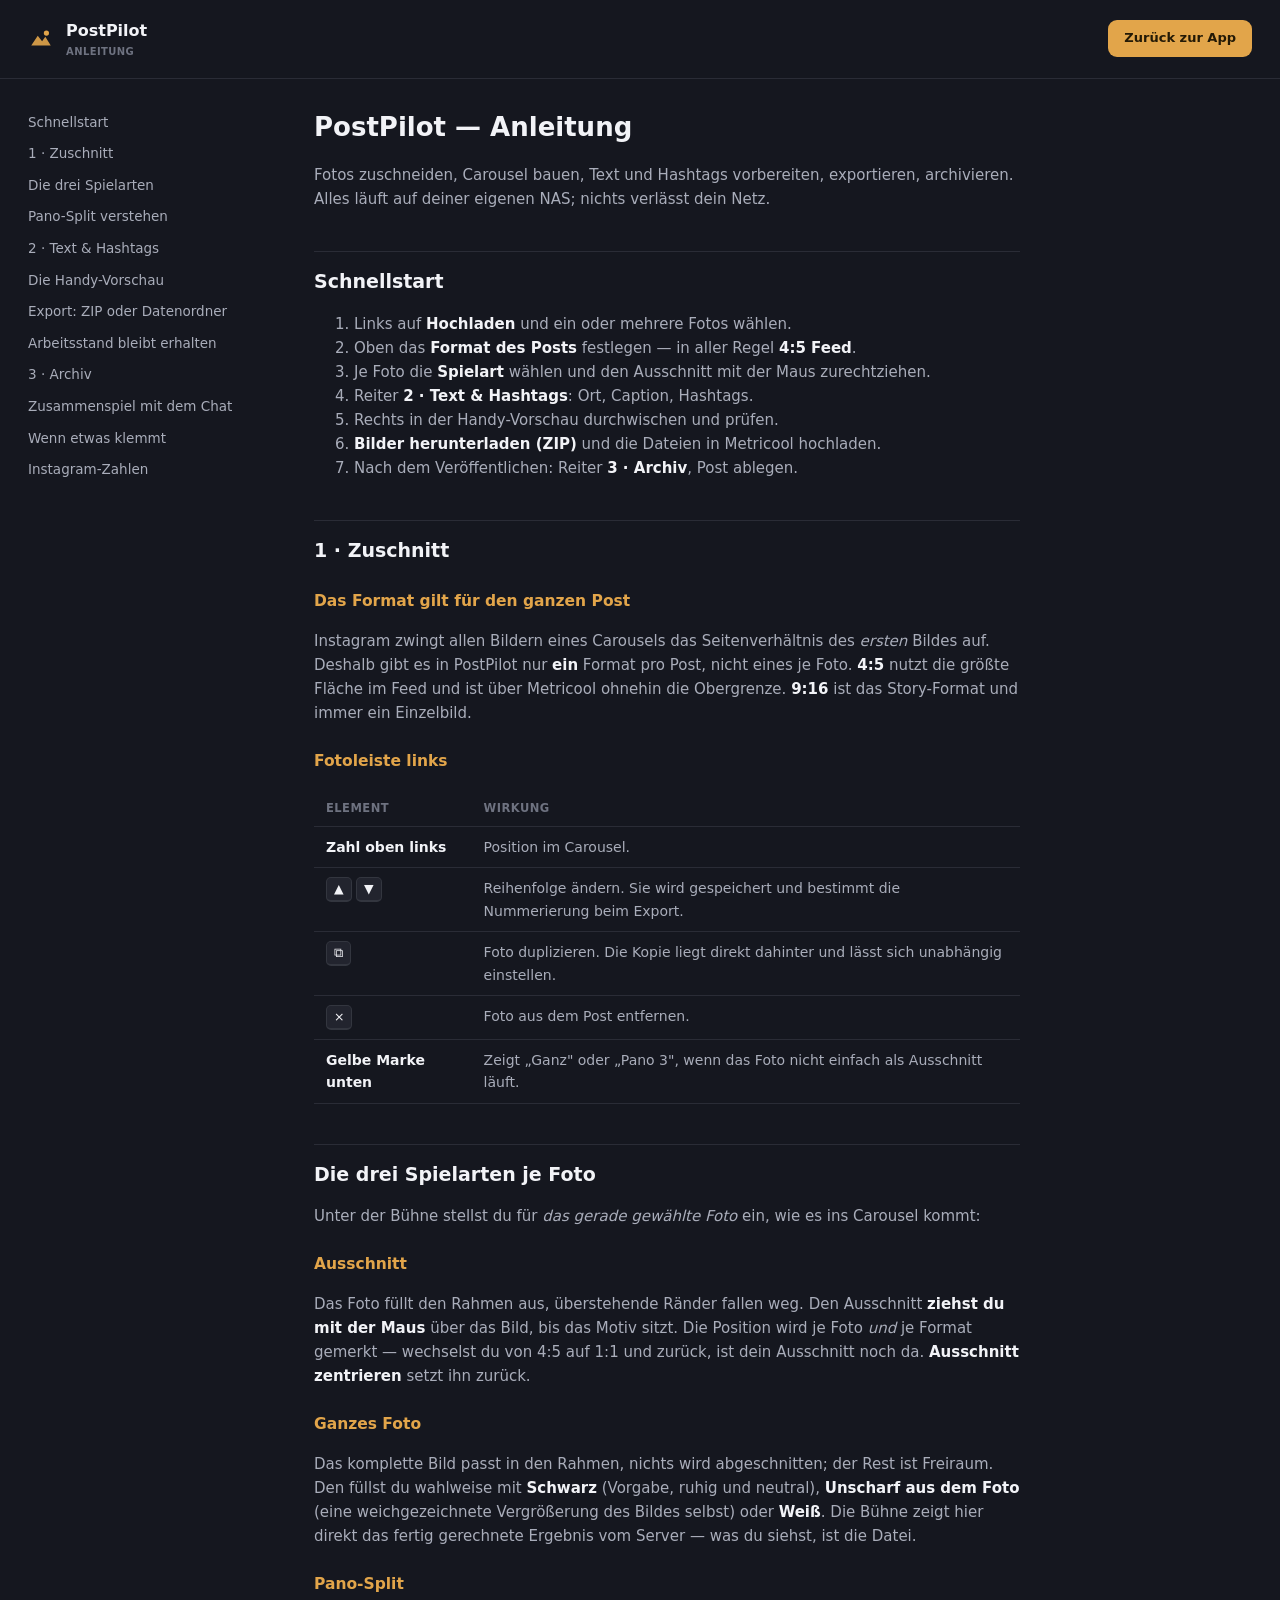
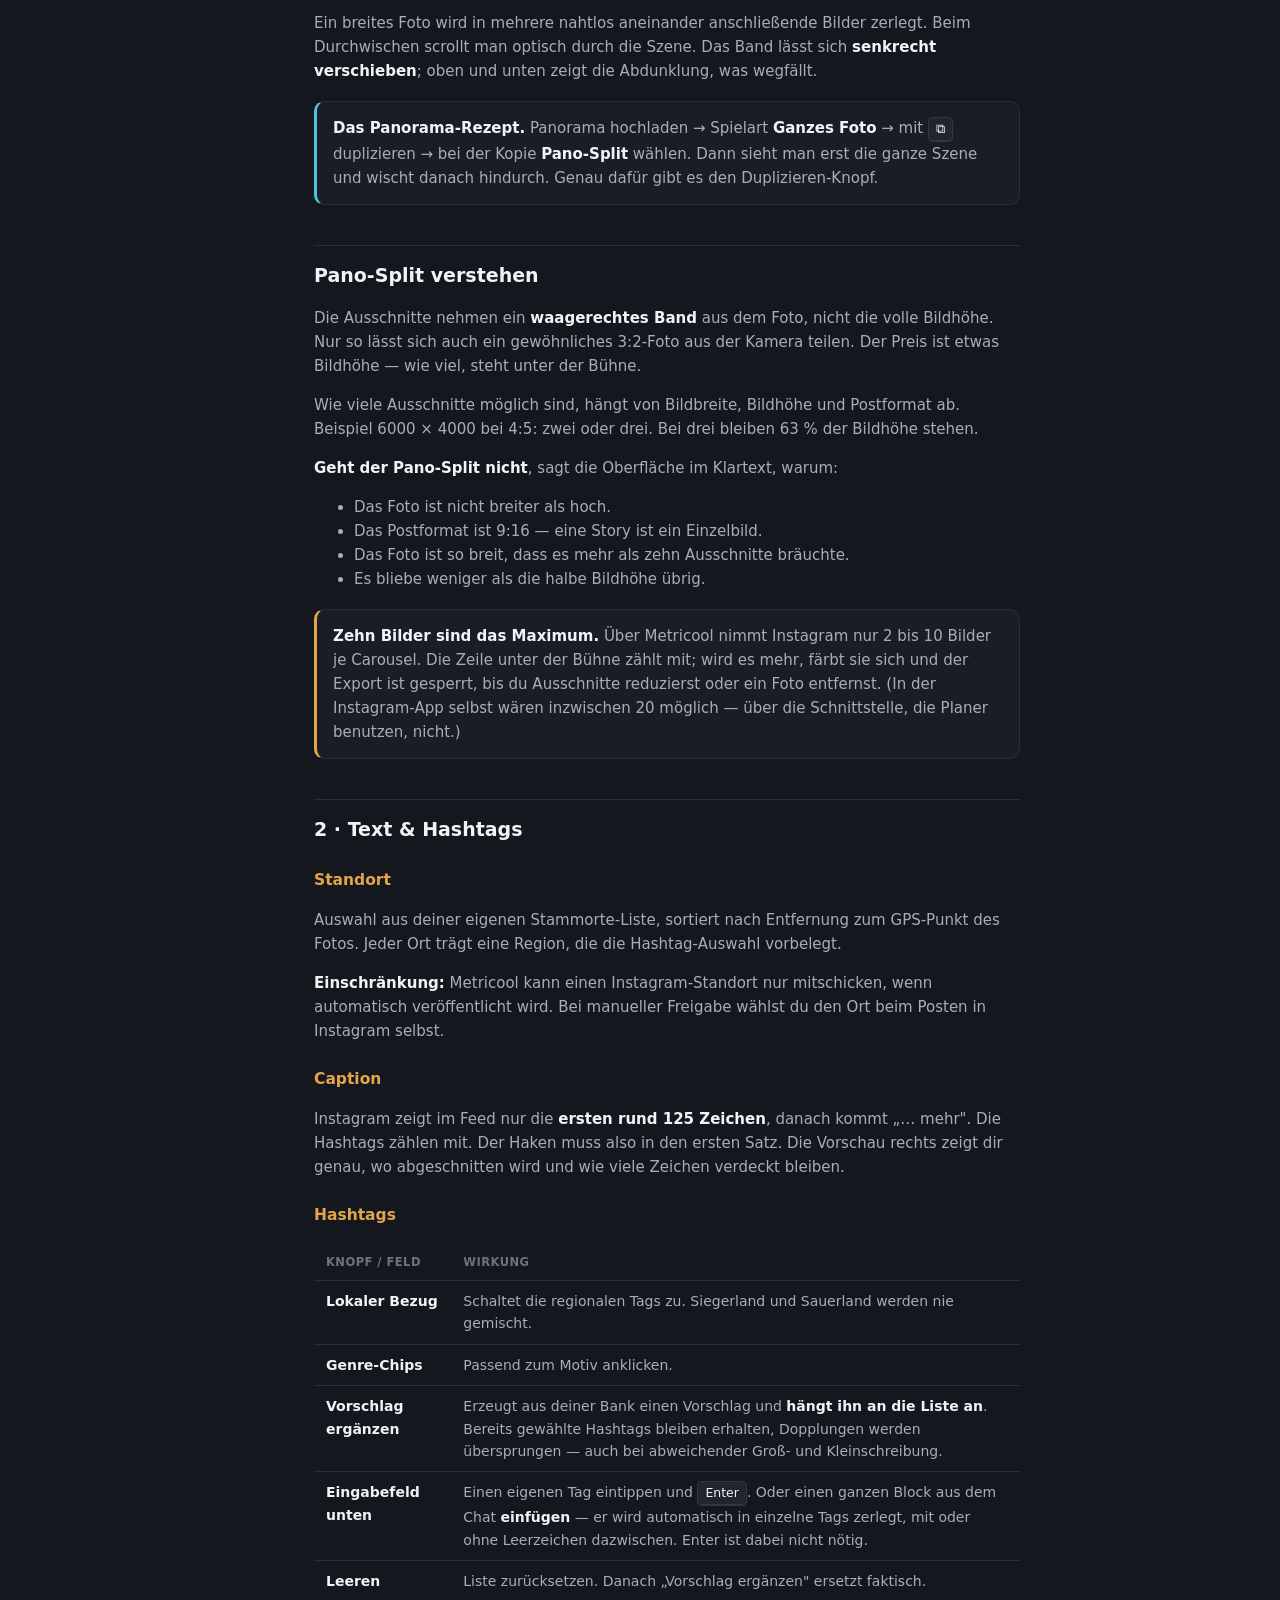
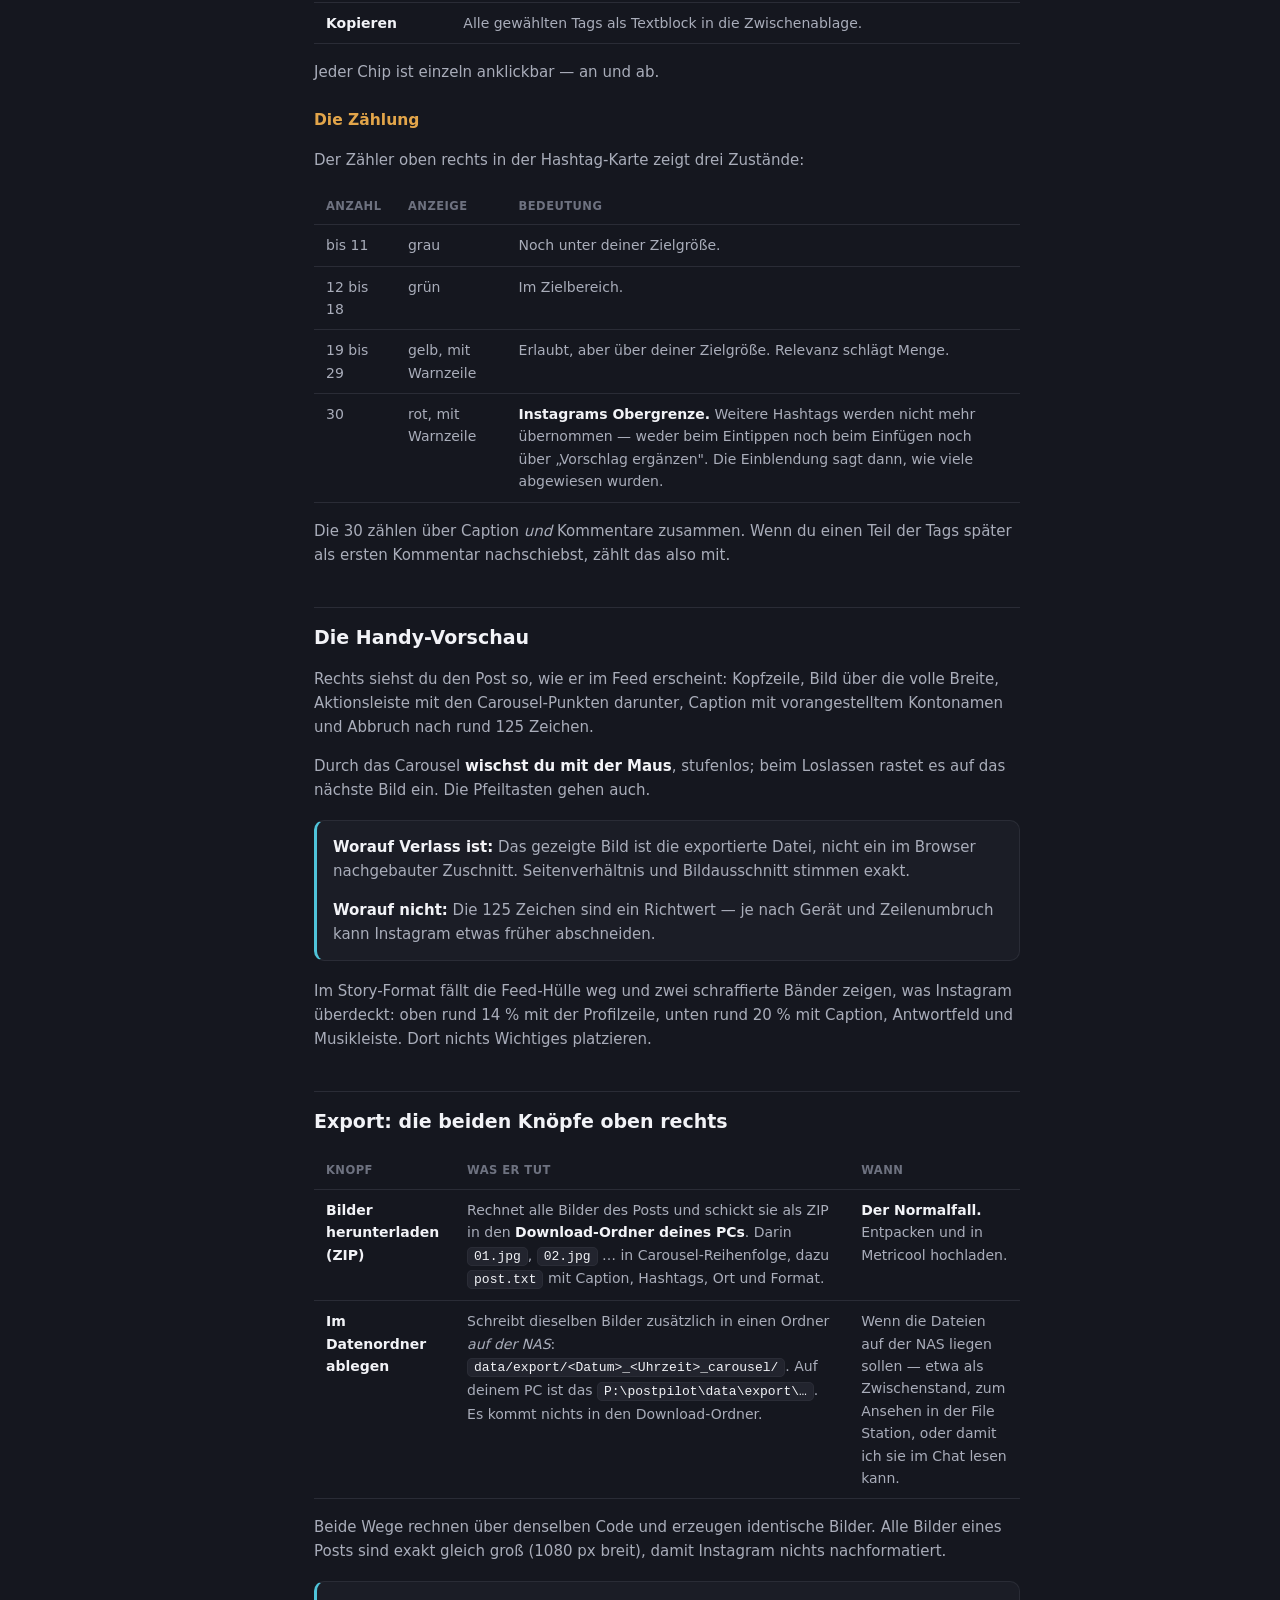
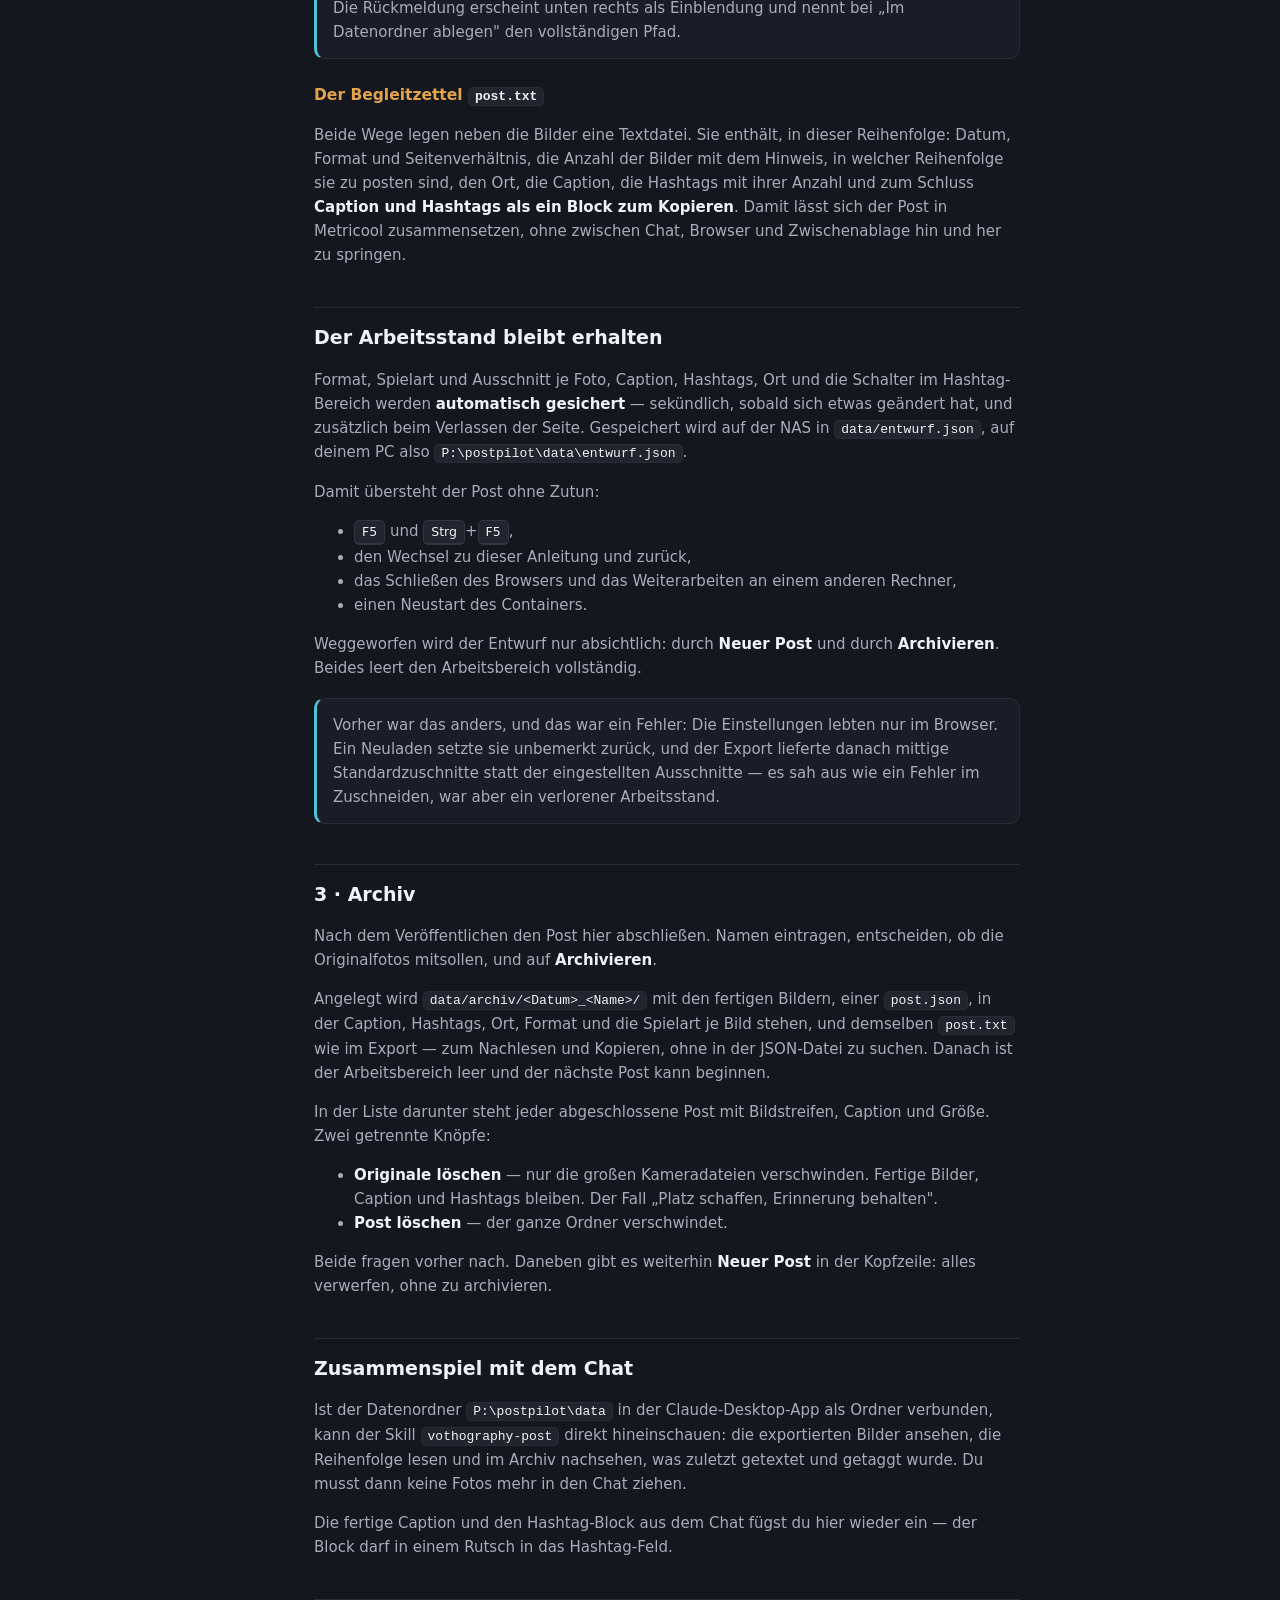
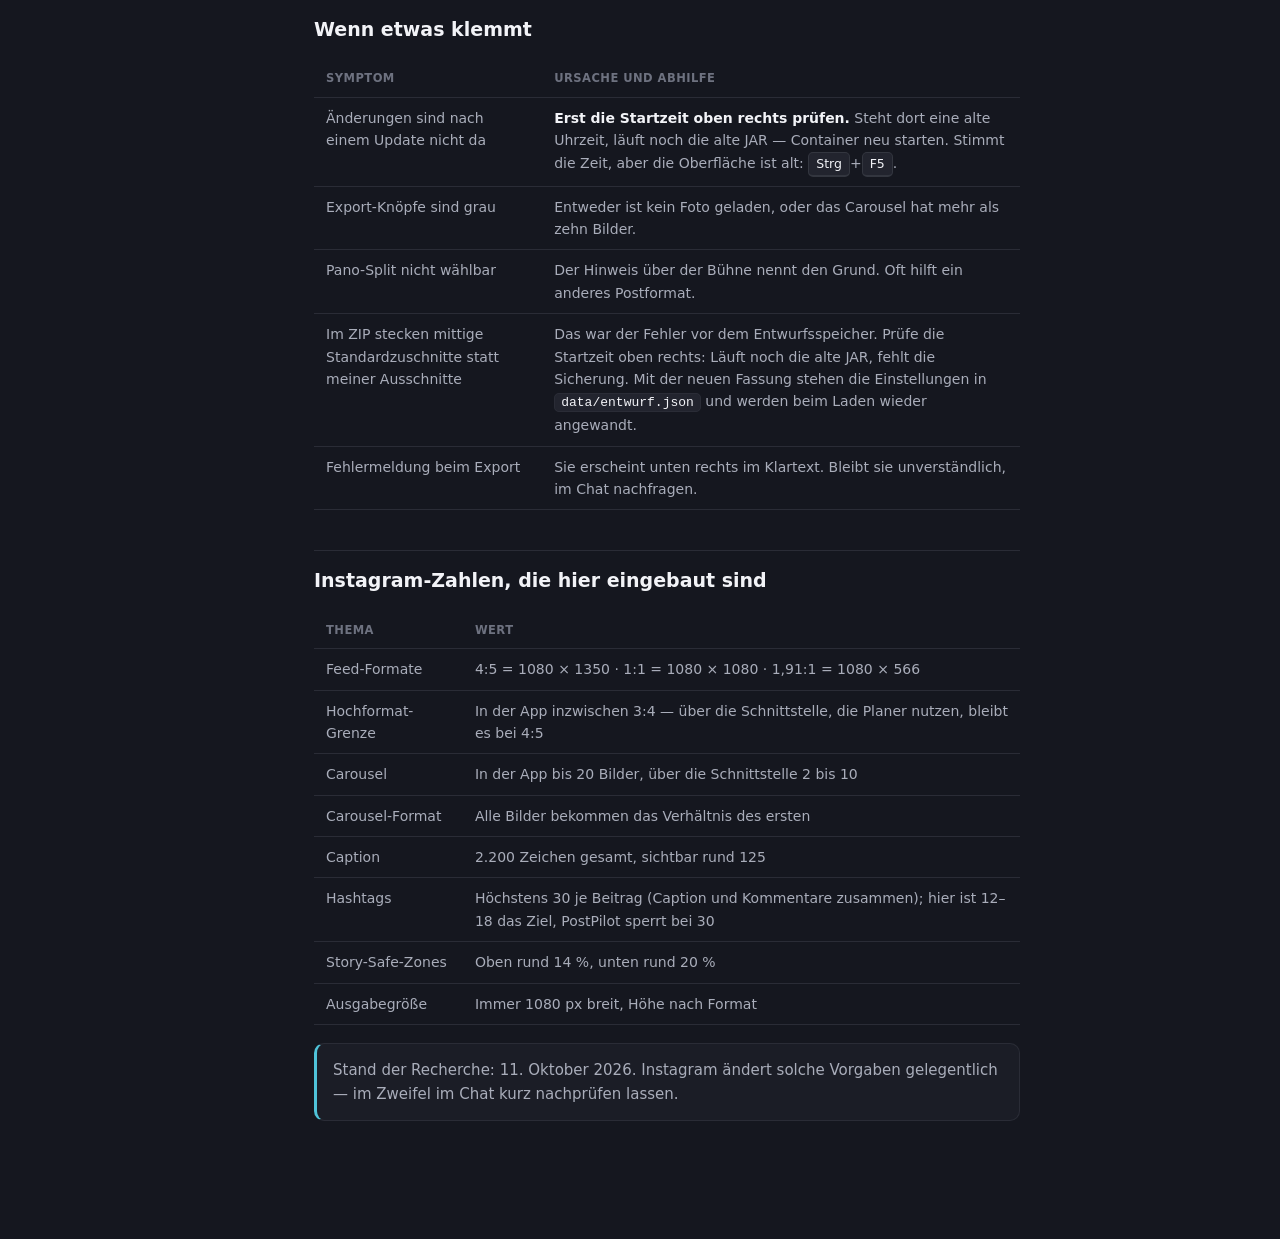
==== src/main/resources/static/hilfe.html @ 9abe08a0 "PostPilot: Arbeitsstand bleibt erhalten, Text wandert mit in den Export" ====
<!doctype html>
<html lang="de">
<head>
  <meta charset="utf-8">
  <meta name="viewport" content="width=device-width, initial-scale=1">
  <title>PostPilot — Anleitung</title>
  <link rel="icon" href="data:image/svg+xml,%3Csvg xmlns='http://www.w3.org/2000/svg' viewBox='0 0 24 24'%3E%3Crect width='24' height='24' rx='5' fill='%2315171F'/%3E%3Cpath d='M3 18 L9 9 L13 14 L16 10 L21 18 Z' fill='%23E2A54A'/%3E%3Ccircle cx='17' cy='6.5' r='2.4' fill='%23E2A54A'/%3E%3C/svg%3E">
  <style>
    :root {
      --bg: #15171F; --panel: #1B1D26; --panel-2: #22242E;
      --border: #33363F; --border-soft: #2A2C36;
      --text: #F2F3F7; --text-dim: #A9ADBA; --text-faint: #6E7280;
      --accent: #E2A54A; --accent-ink: #241A06; --teal: #4FC3D9;
    }
    * { box-sizing: border-box; }
    body {
      margin: 0; background: var(--bg); color: var(--text);
      font-family: "Segoe UI", system-ui, -apple-system, sans-serif;
      font-size: 15px; line-height: 1.6;
    }
    .kopf {
      display: flex; align-items: center; gap: 12px;
      padding: 18px 28px; border-bottom: 1px solid var(--border-soft);
      position: sticky; top: 0; background: var(--bg); z-index: 10;
    }
    .wortmarke { font-size: 16px; font-weight: 700; }
    .wortmarke small { display: block; font-size: 10px; color: var(--text-faint); letter-spacing: .04em; }
    .zurueck {
      margin-left: auto; color: var(--accent-ink); background: var(--accent);
      text-decoration: none; border-radius: 9px; padding: 8px 16px;
      font-size: 13px; font-weight: 600;
    }
    .rahmen { display: grid; grid-template-columns: 250px minmax(0, 1fr); gap: 36px; padding: 28px; }
    nav { position: sticky; top: 90px; align-self: start; font-size: 13.5px; }
    nav a { display: block; color: var(--text-dim); text-decoration: none; padding: 5px 0; }
    nav a:hover { color: var(--accent); }
    main { max-width: 74ch; padding-bottom: 80px; }
    h1 { font-size: 26px; margin: 0 0 6px; }
    h2 {
      font-size: 19px; margin: 40px 0 10px; padding-top: 14px;
      border-top: 1px solid var(--border-soft);
    }
    h3 { font-size: 15.5px; margin: 24px 0 6px; color: var(--accent); }
    p, li { color: var(--text-dim); }
    strong { color: var(--text); font-weight: 600; }
    code {
      background: var(--panel-2); border: 1px solid var(--border-soft);
      border-radius: 5px; padding: 1px 6px; font-size: 13px;
      font-family: Consolas, "SF Mono", monospace; color: var(--text);
    }
    .kasten {
      background: var(--panel); border: 1px solid var(--border-soft);
      border-left: 3px solid var(--teal);
      border-radius: 10px; padding: 14px 16px; margin: 18px 0;
    }
    .kasten.warnung { border-left-color: var(--accent); }
    .kasten p:first-child { margin-top: 0; }
    .kasten p:last-child { margin-bottom: 0; }
    table { border-collapse: collapse; width: 100%; margin: 16px 0; font-size: 14px; }
    th, td { text-align: left; padding: 9px 12px; border-bottom: 1px solid var(--border-soft); vertical-align: top; }
    th { color: var(--text-faint); font-size: 11.5px; letter-spacing: .04em; text-transform: uppercase; }
    td { color: var(--text-dim); }
    .taste {
      display: inline-block; background: var(--panel-2); border: 1px solid var(--border);
      border-bottom-width: 2px; border-radius: 5px; padding: 1px 7px;
      font-size: 12.5px; color: var(--text);
    }
    @media (max-width: 900px) {
      .rahmen { grid-template-columns: 1fr; }
      nav { position: static; }
    }
  </style>
</head>
<body>

<header class="kopf">
  <svg width="26" height="26" viewBox="0 0 24 24" fill="none" aria-hidden="true">
    <path d="M3 18 L9 9 L13 14 L16 10 L21 18 Z" fill="#E2A54A" opacity="0.9"/>
    <circle cx="17" cy="6.5" r="2.4" fill="#E2A54A"/>
  </svg>
  <div class="wortmarke">PostPilot<small>ANLEITUNG</small></div>
  <a class="zurueck" href="index.html">Zurück zur App</a>
</header>

<div class="rahmen">
  <nav>
    <a href="#start">Schnellstart</a>
    <a href="#zuschnitt">1 · Zuschnitt</a>
    <a href="#spielarten">Die drei Spielarten</a>
    <a href="#pano">Pano-Split verstehen</a>
    <a href="#text">2 · Text &amp; Hashtags</a>
    <a href="#vorschau">Die Handy-Vorschau</a>
    <a href="#export">Export: ZIP oder Datenordner</a>
    <a href="#entwurf">Arbeitsstand bleibt erhalten</a>
    <a href="#archiv">3 · Archiv</a>
    <a href="#chat">Zusammenspiel mit dem Chat</a>
    <a href="#klemmt">Wenn etwas klemmt</a>
    <a href="#zahlen">Instagram-Zahlen</a>
  </nav>

  <main>
    <h1>PostPilot — Anleitung</h1>
    <p>Fotos zuschneiden, Carousel bauen, Text und Hashtags vorbereiten, exportieren, archivieren.
      Alles läuft auf deiner eigenen NAS; nichts verlässt dein Netz.</p>

    <h2 id="start">Schnellstart</h2>
    <ol>
      <li>Links auf <strong>Hochladen</strong> und ein oder mehrere Fotos wählen.</li>
      <li>Oben das <strong>Format des Posts</strong> festlegen — in aller Regel <strong>4:5 Feed</strong>.</li>
      <li>Je Foto die <strong>Spielart</strong> wählen und den Ausschnitt mit der Maus zurechtziehen.</li>
      <li>Reiter <strong>2 · Text &amp; Hashtags</strong>: Ort, Caption, Hashtags.</li>
      <li>Rechts in der Handy-Vorschau durchwischen und prüfen.</li>
      <li><strong>Bilder herunterladen (ZIP)</strong> und die Dateien in Metricool hochladen.</li>
      <li>Nach dem Veröffentlichen: Reiter <strong>3 · Archiv</strong>, Post ablegen.</li>
    </ol>

    <h2 id="zuschnitt">1 · Zuschnitt</h2>

    <h3>Das Format gilt für den ganzen Post</h3>
    <p>Instagram zwingt allen Bildern eines Carousels das Seitenverhältnis des <em>ersten</em>
      Bildes auf. Deshalb gibt es in PostPilot nur <strong>ein</strong> Format pro Post, nicht
      eines je Foto. <strong>4:5</strong> nutzt die größte Fläche im Feed und ist über Metricool
      ohnehin die Obergrenze. <strong>9:16</strong> ist das Story-Format und immer ein Einzelbild.</p>

    <h3>Fotoleiste links</h3>
    <table>
      <tr><th>Element</th><th>Wirkung</th></tr>
      <tr><td><strong>Zahl oben links</strong></td><td>Position im Carousel.</td></tr>
      <tr><td><span class="taste">▲</span> <span class="taste">▼</span></td>
        <td>Reihenfolge ändern. Sie wird gespeichert und bestimmt die Nummerierung beim Export.</td></tr>
      <tr><td><span class="taste">⧉</span></td>
        <td>Foto duplizieren. Die Kopie liegt direkt dahinter und lässt sich unabhängig einstellen.</td></tr>
      <tr><td><span class="taste">×</span></td><td>Foto aus dem Post entfernen.</td></tr>
      <tr><td><strong>Gelbe Marke unten</strong></td>
        <td>Zeigt „Ganz" oder „Pano 3", wenn das Foto nicht einfach als Ausschnitt läuft.</td></tr>
    </table>

    <h2 id="spielarten">Die drei Spielarten je Foto</h2>
    <p>Unter der Bühne stellst du für <em>das gerade gewählte Foto</em> ein, wie es ins
      Carousel kommt:</p>

    <h3>Ausschnitt</h3>
    <p>Das Foto füllt den Rahmen aus, überstehende Ränder fallen weg. Den Ausschnitt
      <strong>ziehst du mit der Maus</strong> über das Bild, bis das Motiv sitzt. Die Position
      wird je Foto <em>und</em> je Format gemerkt — wechselst du von 4:5 auf 1:1 und zurück,
      ist dein Ausschnitt noch da. <strong>Ausschnitt zentrieren</strong> setzt ihn zurück.</p>

    <h3>Ganzes Foto</h3>
    <p>Das komplette Bild passt in den Rahmen, nichts wird abgeschnitten; der Rest ist Freiraum.
      Den füllst du wahlweise mit <strong>Schwarz</strong> (Vorgabe, ruhig und neutral),
      <strong>Unscharf aus dem Foto</strong> (eine weichgezeichnete Vergrößerung des Bildes
      selbst) oder <strong>Weiß</strong>. Die Bühne zeigt hier direkt das fertig gerechnete
      Ergebnis vom Server — was du siehst, ist die Datei.</p>

    <h3>Pano-Split</h3>
    <p>Ein breites Foto wird in mehrere nahtlos aneinander anschließende Bilder zerlegt. Beim
      Durchwischen scrollt man optisch durch die Szene. Das Band lässt sich
      <strong>senkrecht verschieben</strong>; oben und unten zeigt die Abdunklung, was wegfällt.</p>

    <div class="kasten">
      <p><strong>Das Panorama-Rezept.</strong> Panorama hochladen → Spielart
        <strong>Ganzes Foto</strong> → mit <span class="taste">⧉</span> duplizieren → bei der
        Kopie <strong>Pano-Split</strong> wählen. Dann sieht man erst die ganze Szene und wischt
        danach hindurch. Genau dafür gibt es den Duplizieren-Knopf.</p>
    </div>

    <h2 id="pano">Pano-Split verstehen</h2>
    <p>Die Ausschnitte nehmen ein <strong>waagerechtes Band</strong> aus dem Foto, nicht die
      volle Bildhöhe. Nur so lässt sich auch ein gewöhnliches 3:2-Foto aus der Kamera teilen.
      Der Preis ist etwas Bildhöhe — wie viel, steht unter der Bühne.</p>
    <p>Wie viele Ausschnitte möglich sind, hängt von Bildbreite, Bildhöhe und Postformat ab.
      Beispiel 6000 × 4000 bei 4:5: zwei oder drei. Bei drei bleiben 63 % der Bildhöhe stehen.</p>
    <p><strong>Geht der Pano-Split nicht</strong>, sagt die Oberfläche im Klartext, warum:</p>
    <ul>
      <li>Das Foto ist nicht breiter als hoch.</li>
      <li>Das Postformat ist 9:16 — eine Story ist ein Einzelbild.</li>
      <li>Das Foto ist so breit, dass es mehr als zehn Ausschnitte bräuchte.</li>
      <li>Es bliebe weniger als die halbe Bildhöhe übrig.</li>
    </ul>

    <div class="kasten warnung">
      <p><strong>Zehn Bilder sind das Maximum.</strong> Über Metricool nimmt Instagram nur
        2 bis 10 Bilder je Carousel. Die Zeile unter der Bühne zählt mit; wird es mehr, färbt
        sie sich und der Export ist gesperrt, bis du Ausschnitte reduzierst oder ein Foto
        entfernst. (In der Instagram-App selbst wären inzwischen 20 möglich — über die
        Schnittstelle, die Planer benutzen, nicht.)</p>
    </div>

    <h2 id="text">2 · Text &amp; Hashtags</h2>

    <h3>Standort</h3>
    <p>Auswahl aus deiner eigenen Stammorte-Liste, sortiert nach Entfernung zum GPS-Punkt des
      Fotos. Jeder Ort trägt eine Region, die die Hashtag-Auswahl vorbelegt.</p>
    <p><strong>Einschränkung:</strong> Metricool kann einen Instagram-Standort nur mitschicken,
      wenn automatisch veröffentlicht wird. Bei manueller Freigabe wählst du den Ort beim Posten
      in Instagram selbst.</p>

    <h3>Caption</h3>
    <p>Instagram zeigt im Feed nur die <strong>ersten rund 125 Zeichen</strong>, danach kommt
      „… mehr". Die Hashtags zählen mit. Der Haken muss also in den ersten Satz. Die Vorschau
      rechts zeigt dir genau, wo abgeschnitten wird und wie viele Zeichen verdeckt bleiben.</p>

    <h3>Hashtags</h3>
    <table>
      <tr><th>Knopf / Feld</th><th>Wirkung</th></tr>
      <tr><td><strong>Lokaler Bezug</strong></td>
        <td>Schaltet die regionalen Tags zu. Siegerland und Sauerland werden nie gemischt.</td></tr>
      <tr><td><strong>Genre-Chips</strong></td><td>Passend zum Motiv anklicken.</td></tr>
      <tr><td><strong>Vorschlag ergänzen</strong></td>
        <td>Erzeugt aus deiner Bank einen Vorschlag und <strong>hängt ihn an die Liste an</strong>.
          Bereits gewählte Hashtags bleiben erhalten, Dopplungen werden übersprungen — auch bei
          abweichender Groß- und Kleinschreibung.</td></tr>
      <tr><td><strong>Eingabefeld unten</strong></td>
        <td>Einen eigenen Tag eintippen und <span class="taste">Enter</span>. Oder einen ganzen
          Block aus dem Chat <strong>einfügen</strong> — er wird automatisch in einzelne Tags
          zerlegt, mit oder ohne Leerzeichen dazwischen. Enter ist dabei nicht nötig.</td></tr>
      <tr><td><strong>Leeren</strong></td><td>Liste zurücksetzen. Danach „Vorschlag ergänzen" ersetzt faktisch.</td></tr>
      <tr><td><strong>Kopieren</strong></td><td>Alle gewählten Tags als Textblock in die Zwischenablage.</td></tr>
    </table>
    <p>Jeder Chip ist einzeln anklickbar — an und ab.</p>
    <h3>Die Zählung</h3>
    <p>Der Zähler oben rechts in der Hashtag-Karte zeigt drei Zustände:</p>
    <table>
      <tr><th>Anzahl</th><th>Anzeige</th><th>Bedeutung</th></tr>
      <tr><td>bis 11</td><td>grau</td><td>Noch unter deiner Zielgröße.</td></tr>
      <tr><td>12 bis 18</td><td>grün</td><td>Im Zielbereich.</td></tr>
      <tr><td>19 bis 29</td><td>gelb, mit Warnzeile</td>
        <td>Erlaubt, aber über deiner Zielgröße. Relevanz schlägt Menge.</td></tr>
      <tr><td>30</td><td>rot, mit Warnzeile</td>
        <td><strong>Instagrams Obergrenze.</strong> Weitere Hashtags werden nicht mehr
          übernommen — weder beim Eintippen noch beim Einfügen noch über „Vorschlag ergänzen".
          Die Einblendung sagt dann, wie viele abgewiesen wurden.</td></tr>
    </table>
    <p>Die 30 zählen über Caption <em>und</em> Kommentare zusammen. Wenn du einen Teil der
      Tags später als ersten Kommentar nachschiebst, zählt das also mit.</p>

    <h2 id="vorschau">Die Handy-Vorschau</h2>
    <p>Rechts siehst du den Post so, wie er im Feed erscheint: Kopfzeile, Bild über die volle
      Breite, Aktionsleiste mit den Carousel-Punkten darunter, Caption mit vorangestelltem
      Kontonamen und Abbruch nach rund 125 Zeichen.</p>
    <p>Durch das Carousel <strong>wischst du mit der Maus</strong>, stufenlos; beim Loslassen
      rastet es auf das nächste Bild ein. Die Pfeiltasten gehen auch.</p>
    <div class="kasten">
      <p><strong>Worauf Verlass ist:</strong> Das gezeigte Bild ist die exportierte Datei, nicht
        ein im Browser nachgebauter Zuschnitt. Seitenverhältnis und Bildausschnitt stimmen exakt.</p>
      <p><strong>Worauf nicht:</strong> Die 125 Zeichen sind ein Richtwert — je nach Gerät und
        Zeilenumbruch kann Instagram etwas früher abschneiden.</p>
    </div>
    <p>Im Story-Format fällt die Feed-Hülle weg und zwei schraffierte Bänder zeigen, was
      Instagram überdeckt: oben rund 14 % mit der Profilzeile, unten rund 20 % mit Caption,
      Antwortfeld und Musikleiste. Dort nichts Wichtiges platzieren.</p>

    <h2 id="export">Export: die beiden Knöpfe oben rechts</h2>
    <table>
      <tr><th>Knopf</th><th>Was er tut</th><th>Wann</th></tr>
      <tr>
        <td><strong>Bilder herunterladen (ZIP)</strong></td>
        <td>Rechnet alle Bilder des Posts und schickt sie als ZIP in den
          <strong>Download-Ordner deines PCs</strong>. Darin <code>01.jpg</code>,
          <code>02.jpg</code> … in Carousel-Reihenfolge, dazu <code>post.txt</code>
          mit Caption, Hashtags, Ort und Format.</td>
        <td><strong>Der Normalfall.</strong> Entpacken und in Metricool hochladen.</td>
      </tr>
      <tr>
        <td><strong>Im Datenordner ablegen</strong></td>
        <td>Schreibt dieselben Bilder zusätzlich in einen Ordner <em>auf der NAS</em>:
          <code>data/export/&lt;Datum&gt;_&lt;Uhrzeit&gt;_carousel/</code>. Auf deinem PC ist das
          <code>P:\postpilot\data\export\…</code>. Es kommt nichts in den Download-Ordner.</td>
        <td>Wenn die Dateien auf der NAS liegen sollen — etwa als Zwischenstand, zum Ansehen in
          der File Station, oder damit ich sie im Chat lesen kann.</td>
      </tr>
    </table>
    <p>Beide Wege rechnen über denselben Code und erzeugen identische Bilder. Alle Bilder eines
      Posts sind exakt gleich groß (1080 px breit), damit Instagram nichts nachformatiert.</p>
    <div class="kasten">
      <p>Die Rückmeldung erscheint unten rechts als Einblendung und nennt bei „Im Datenordner
        ablegen" den vollständigen Pfad.</p>
    </div>

    <h3>Der Begleitzettel <code>post.txt</code></h3>
    <p>Beide Wege legen neben die Bilder eine Textdatei. Sie enthält, in dieser Reihenfolge:
      Datum, Format und Seitenverhältnis, die Anzahl der Bilder mit dem Hinweis, in welcher
      Reihenfolge sie zu posten sind, den Ort, die Caption, die Hashtags mit ihrer Anzahl und
      zum Schluss <strong>Caption und Hashtags als ein Block zum Kopieren</strong>. Damit lässt
      sich der Post in Metricool zusammensetzen, ohne zwischen Chat, Browser und Zwischenablage
      hin und her zu springen.</p>

    <h2 id="entwurf">Der Arbeitsstand bleibt erhalten</h2>
    <p>Format, Spielart und Ausschnitt je Foto, Caption, Hashtags, Ort und die Schalter im
      Hashtag-Bereich werden <strong>automatisch gesichert</strong> — sekündlich, sobald sich
      etwas geändert hat, und zusätzlich beim Verlassen der Seite. Gespeichert wird auf der NAS
      in <code>data/entwurf.json</code>, auf deinem PC also
      <code>P:\postpilot\data\entwurf.json</code>.</p>
    <p>Damit übersteht der Post ohne Zutun:</p>
    <ul>
      <li><span class="taste">F5</span> und <span class="taste">Strg</span>+<span class="taste">F5</span>,</li>
      <li>den Wechsel zu dieser Anleitung und zurück,</li>
      <li>das Schließen des Browsers und das Weiterarbeiten an einem anderen Rechner,</li>
      <li>einen Neustart des Containers.</li>
    </ul>
    <p>Weggeworfen wird der Entwurf nur absichtlich: durch <strong>Neuer Post</strong> und durch
      <strong>Archivieren</strong>. Beides leert den Arbeitsbereich vollständig.</p>
    <div class="kasten">
      <p>Vorher war das anders, und das war ein Fehler: Die Einstellungen lebten nur im Browser.
        Ein Neuladen setzte sie unbemerkt zurück, und der Export lieferte danach mittige
        Standardzuschnitte statt der eingestellten Ausschnitte — es sah aus wie ein Fehler im
        Zuschneiden, war aber ein verlorener Arbeitsstand.</p>
    </div>

    <h2 id="archiv">3 · Archiv</h2>
    <p>Nach dem Veröffentlichen den Post hier abschließen. Namen eintragen, entscheiden, ob die
      Originalfotos mitsollen, und auf <strong>Archivieren</strong>.</p>
    <p>Angelegt wird <code>data/archiv/&lt;Datum&gt;_&lt;Name&gt;/</code> mit den fertigen
      Bildern, einer <code>post.json</code>, in der Caption, Hashtags, Ort, Format und die
      Spielart je Bild stehen, und demselben <code>post.txt</code> wie im Export — zum
      Nachlesen und Kopieren, ohne in der JSON-Datei zu suchen. Danach ist der Arbeitsbereich
      leer und der nächste Post kann beginnen.</p>
    <p>In der Liste darunter steht jeder abgeschlossene Post mit Bildstreifen, Caption und
      Größe. Zwei getrennte Knöpfe:</p>
    <ul>
      <li><strong>Originale löschen</strong> — nur die großen Kameradateien verschwinden.
        Fertige Bilder, Caption und Hashtags bleiben. Der Fall „Platz schaffen,
        Erinnerung behalten".</li>
      <li><strong>Post löschen</strong> — der ganze Ordner verschwindet.</li>
    </ul>
    <p>Beide fragen vorher nach. Daneben gibt es weiterhin <strong>Neuer Post</strong> in der
      Kopfzeile: alles verwerfen, ohne zu archivieren.</p>

    <h2 id="chat">Zusammenspiel mit dem Chat</h2>
    <p>Ist der Datenordner <code>P:\postpilot\data</code> in der Claude-Desktop-App als Ordner
      verbunden, kann der Skill <code>vothography-post</code> direkt hineinschauen: die
      exportierten Bilder ansehen, die Reihenfolge lesen und im Archiv nachsehen, was zuletzt
      getextet und getaggt wurde. Du musst dann keine Fotos mehr in den Chat ziehen.</p>
    <p>Die fertige Caption und den Hashtag-Block aus dem Chat fügst du hier wieder ein — der
      Block darf in einem Rutsch in das Hashtag-Feld.</p>

    <h2 id="klemmt">Wenn etwas klemmt</h2>
    <table>
      <tr><th>Symptom</th><th>Ursache und Abhilfe</th></tr>
      <tr><td>Änderungen sind nach einem Update nicht da</td>
        <td><strong>Erst die Startzeit oben rechts prüfen.</strong> Steht dort eine alte Uhrzeit,
          läuft noch die alte JAR — Container neu starten. Stimmt die Zeit, aber die Oberfläche
          ist alt: <span class="taste">Strg</span>+<span class="taste">F5</span>.</td></tr>
      <tr><td>Export-Knöpfe sind grau</td>
        <td>Entweder ist kein Foto geladen, oder das Carousel hat mehr als zehn Bilder.</td></tr>
      <tr><td>Pano-Split nicht wählbar</td>
        <td>Der Hinweis über der Bühne nennt den Grund. Oft hilft ein anderes Postformat.</td></tr>
      <tr><td>Im ZIP stecken mittige Standardzuschnitte statt meiner Ausschnitte</td>
        <td>Das war der Fehler vor dem Entwurfsspeicher. Prüfe die Startzeit oben rechts: Läuft
          noch die alte JAR, fehlt die Sicherung. Mit der neuen Fassung stehen die Einstellungen
          in <code>data/entwurf.json</code> und werden beim Laden wieder angewandt.</td></tr>
      <tr><td>Fehlermeldung beim Export</td>
        <td>Sie erscheint unten rechts im Klartext. Bleibt sie unverständlich, im Chat nachfragen.</td></tr>
    </table>

    <h2 id="zahlen">Instagram-Zahlen, die hier eingebaut sind</h2>
    <table>
      <tr><th>Thema</th><th>Wert</th></tr>
      <tr><td>Feed-Formate</td><td>4:5 = 1080 × 1350 · 1:1 = 1080 × 1080 · 1,91:1 = 1080 × 566</td></tr>
      <tr><td>Hochformat-Grenze</td><td>In der App inzwischen 3:4 — über die Schnittstelle, die
        Planer nutzen, bleibt es bei 4:5</td></tr>
      <tr><td>Carousel</td><td>In der App bis 20 Bilder, über die Schnittstelle 2 bis 10</td></tr>
      <tr><td>Carousel-Format</td><td>Alle Bilder bekommen das Verhältnis des ersten</td></tr>
      <tr><td>Caption</td><td>2.200 Zeichen gesamt, sichtbar rund 125</td></tr>
      <tr><td>Hashtags</td><td>Höchstens 30 je Beitrag (Caption und Kommentare zusammen); hier ist 12–18 das Ziel, PostPilot sperrt bei 30</td></tr>
      <tr><td>Story-Safe-Zones</td><td>Oben rund 14 %, unten rund 20 %</td></tr>
      <tr><td>Ausgabegröße</td><td>Immer 1080 px breit, Höhe nach Format</td></tr>
    </table>
    <p class="kasten">Stand der Recherche: 11. Oktober 2026. Instagram ändert solche Vorgaben
      gelegentlich — im Zweifel im Chat kurz nachprüfen lassen.</p>
  </main>
</div>

</body>
</html>
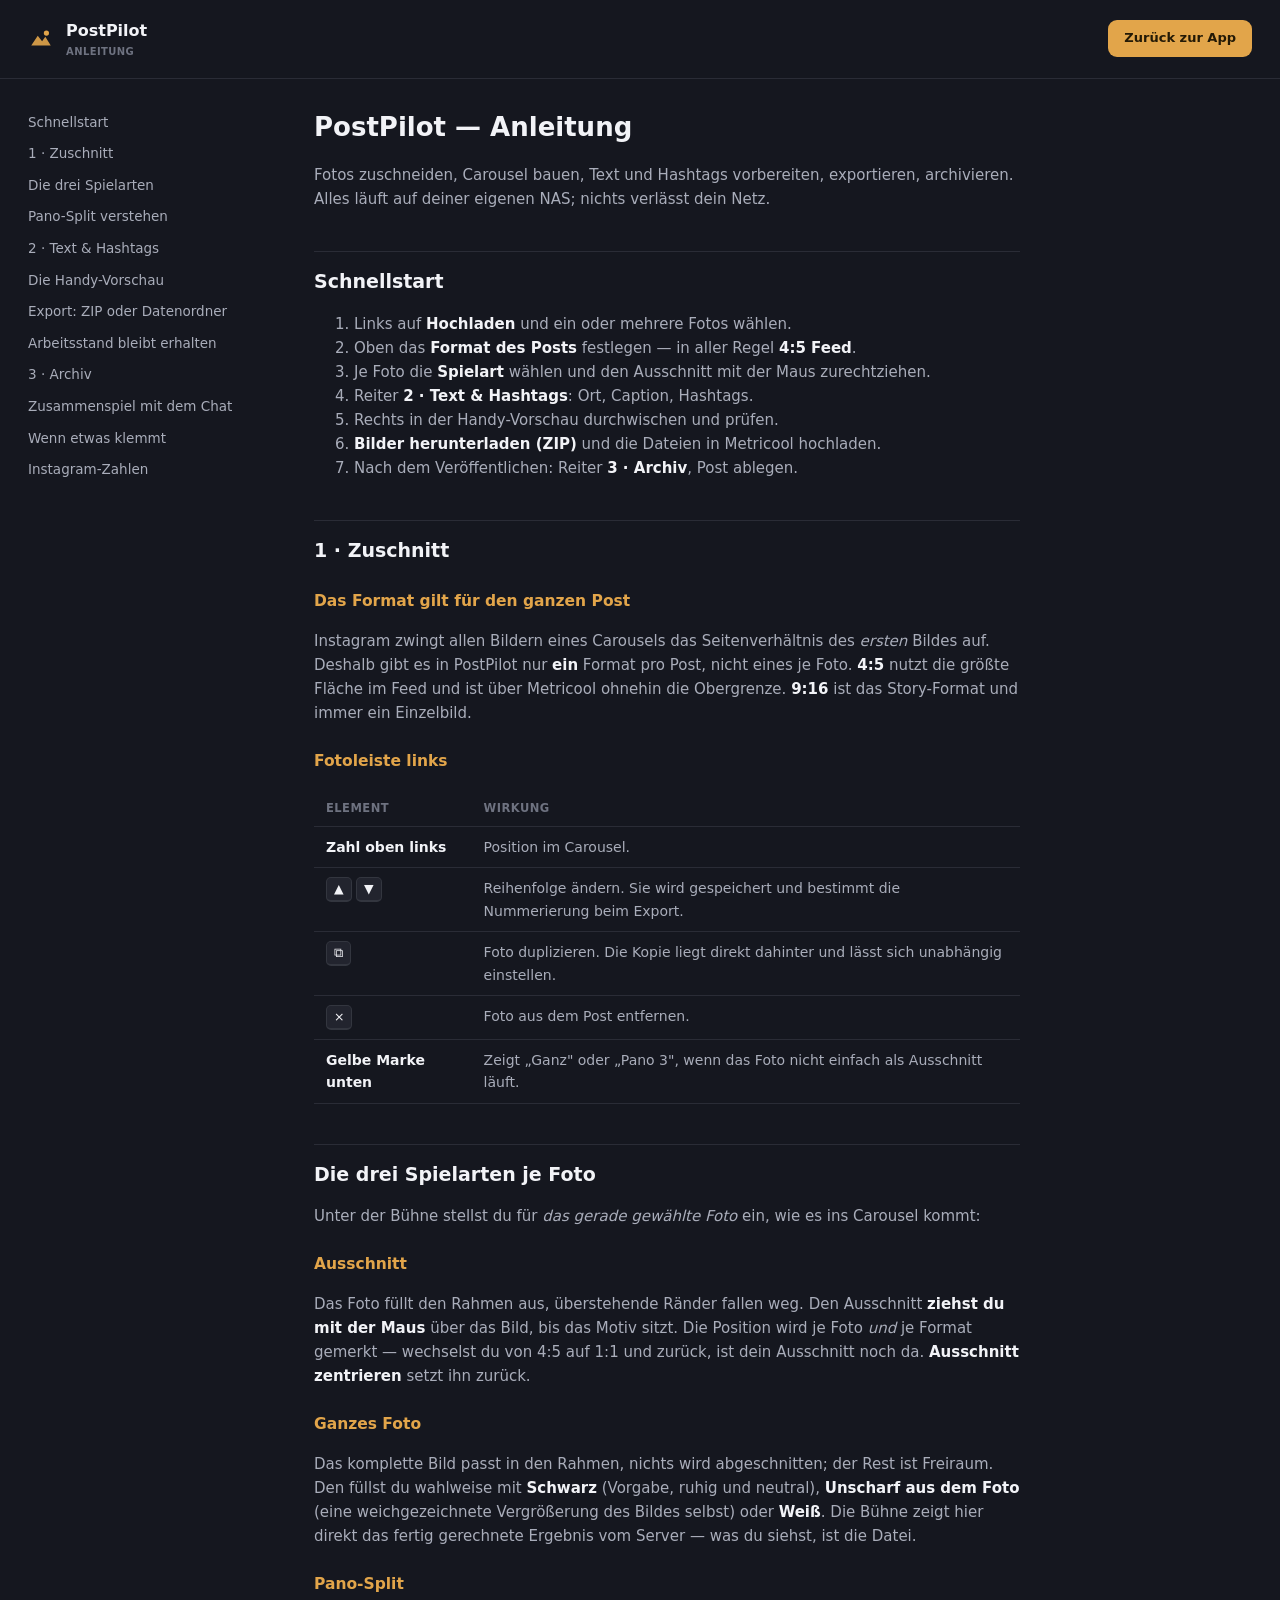
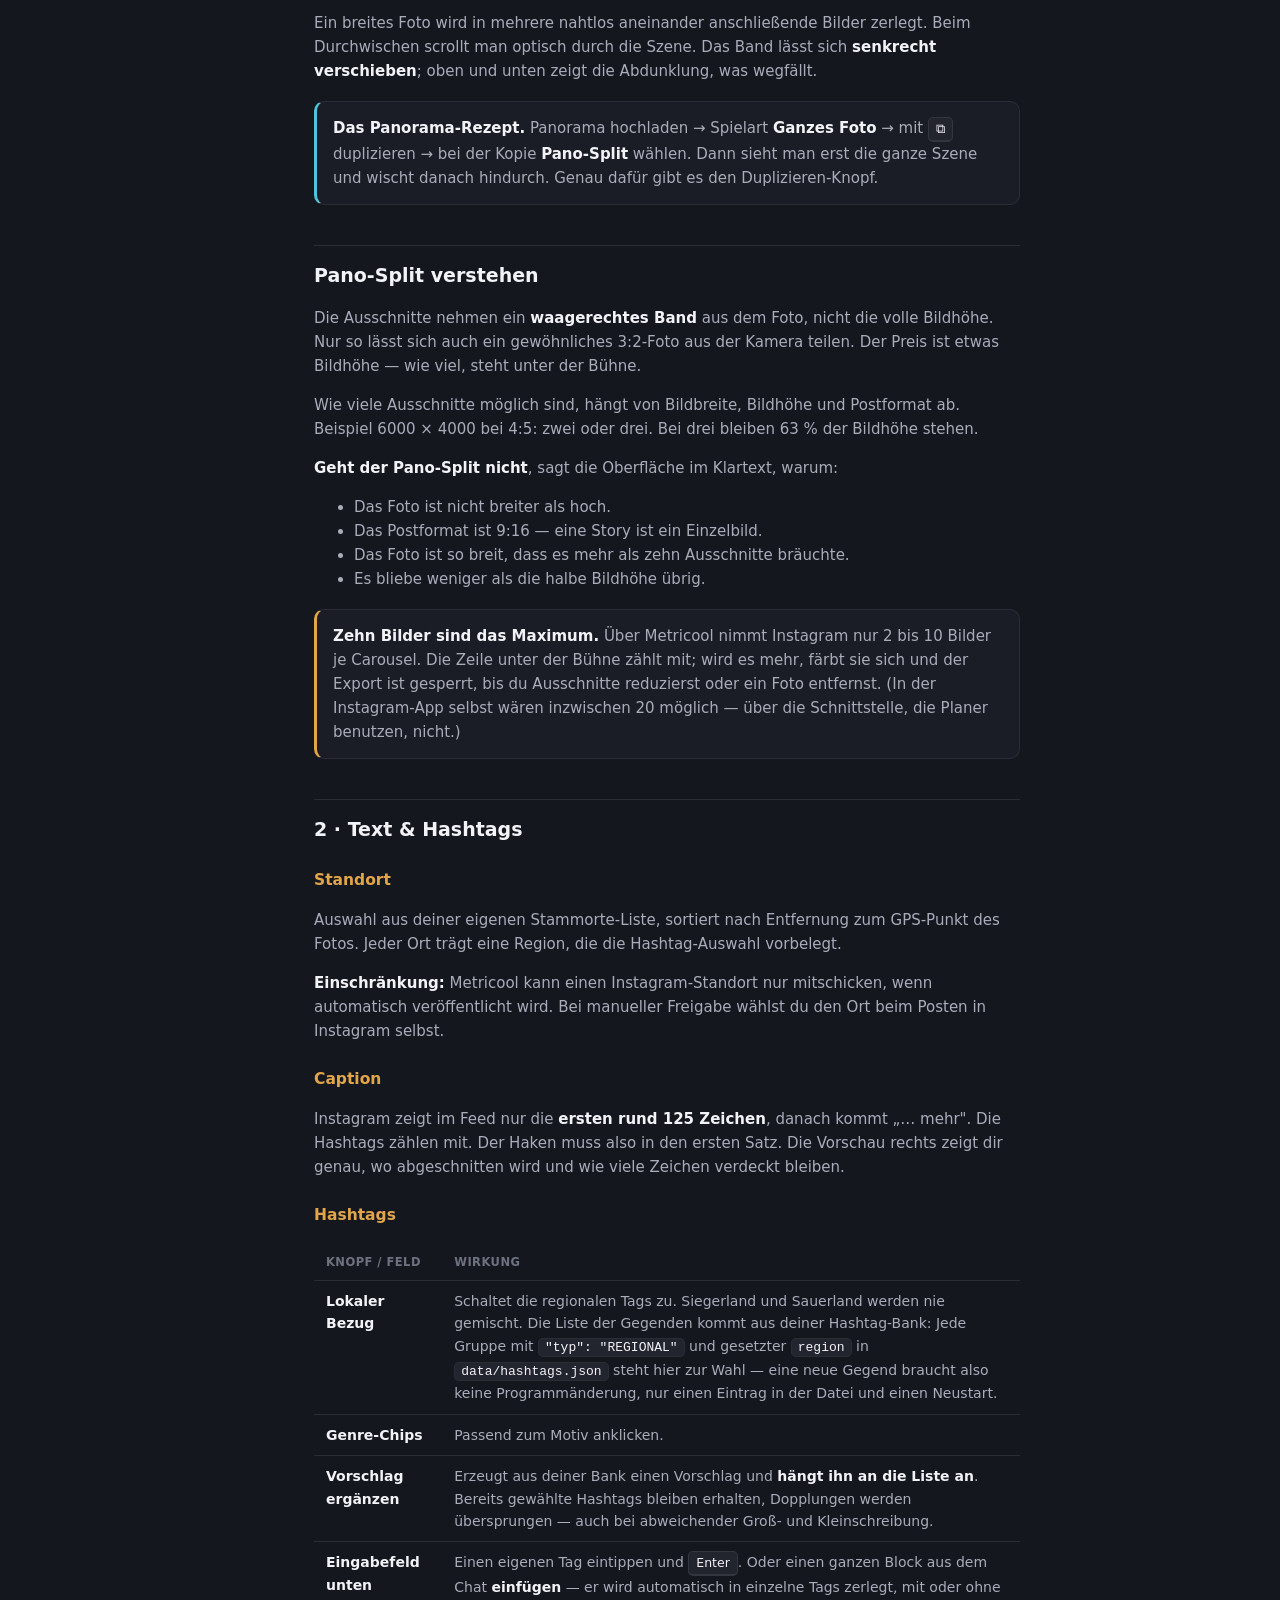
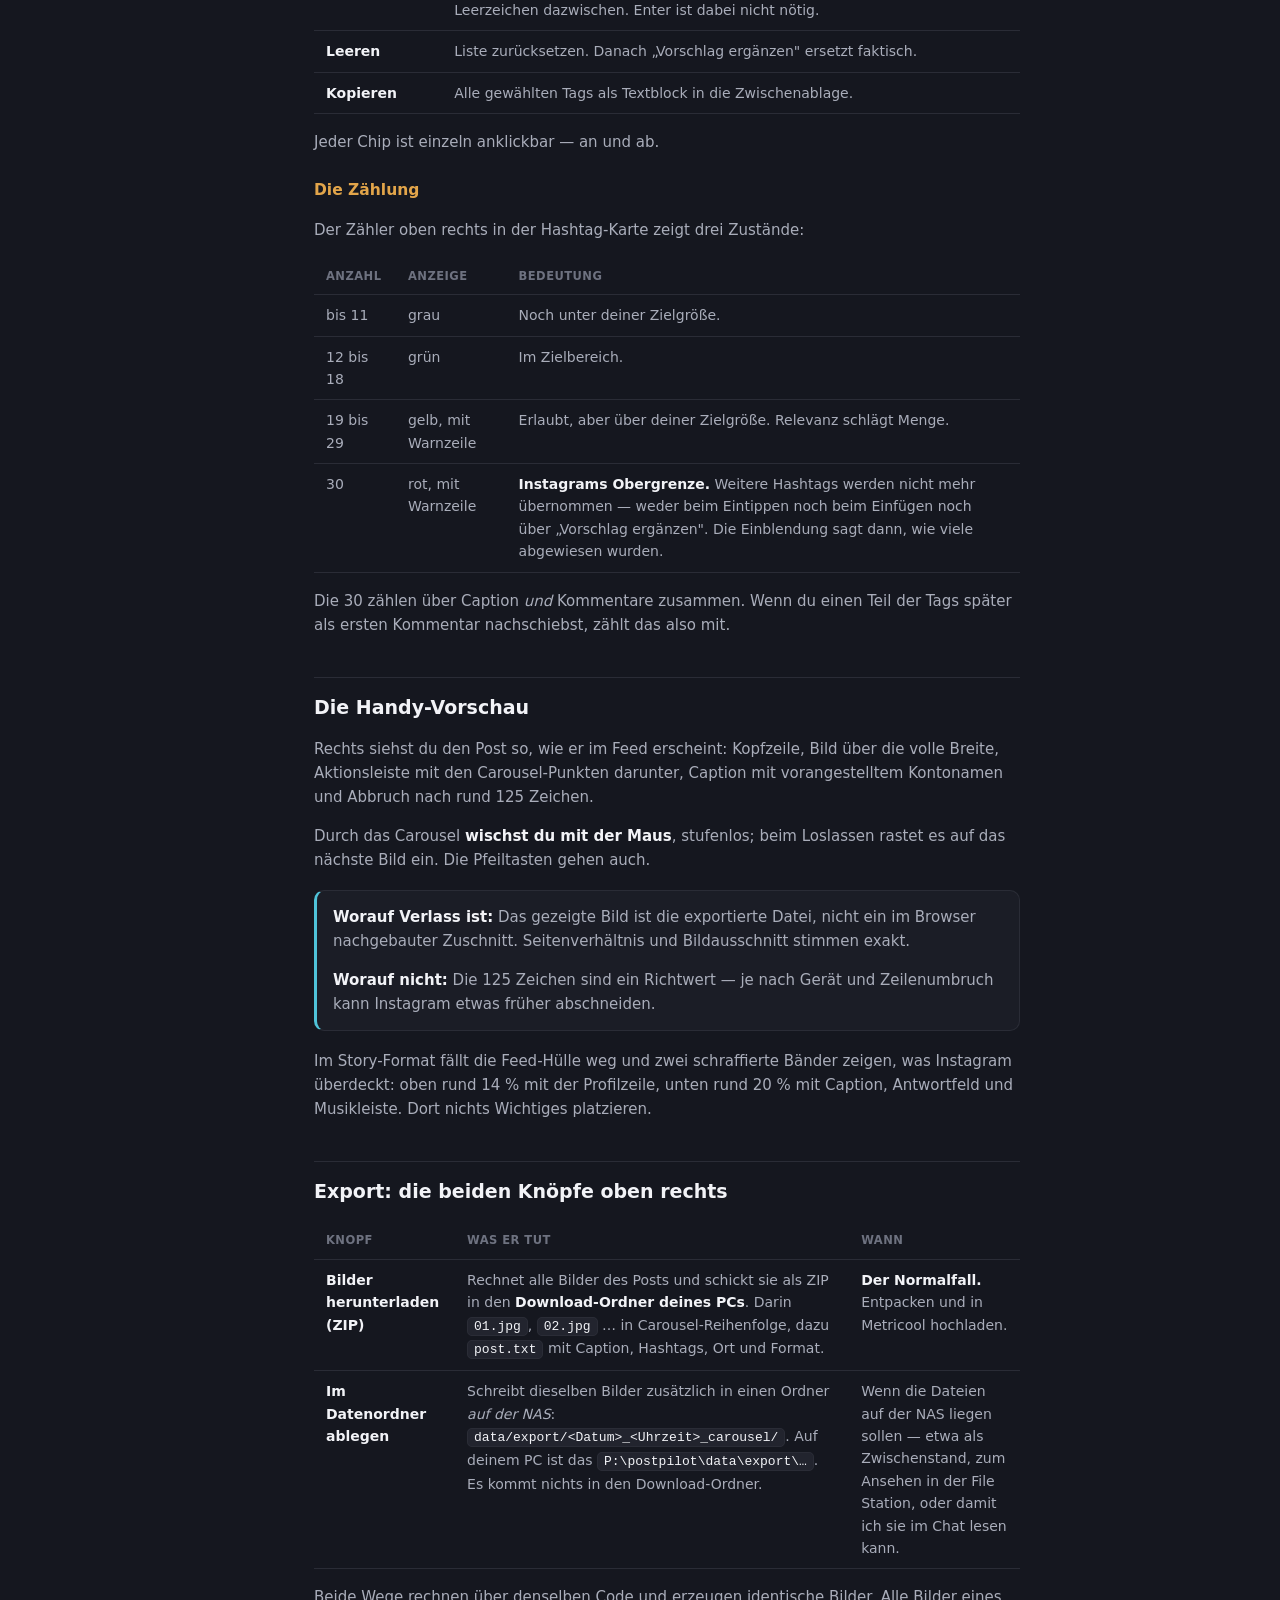
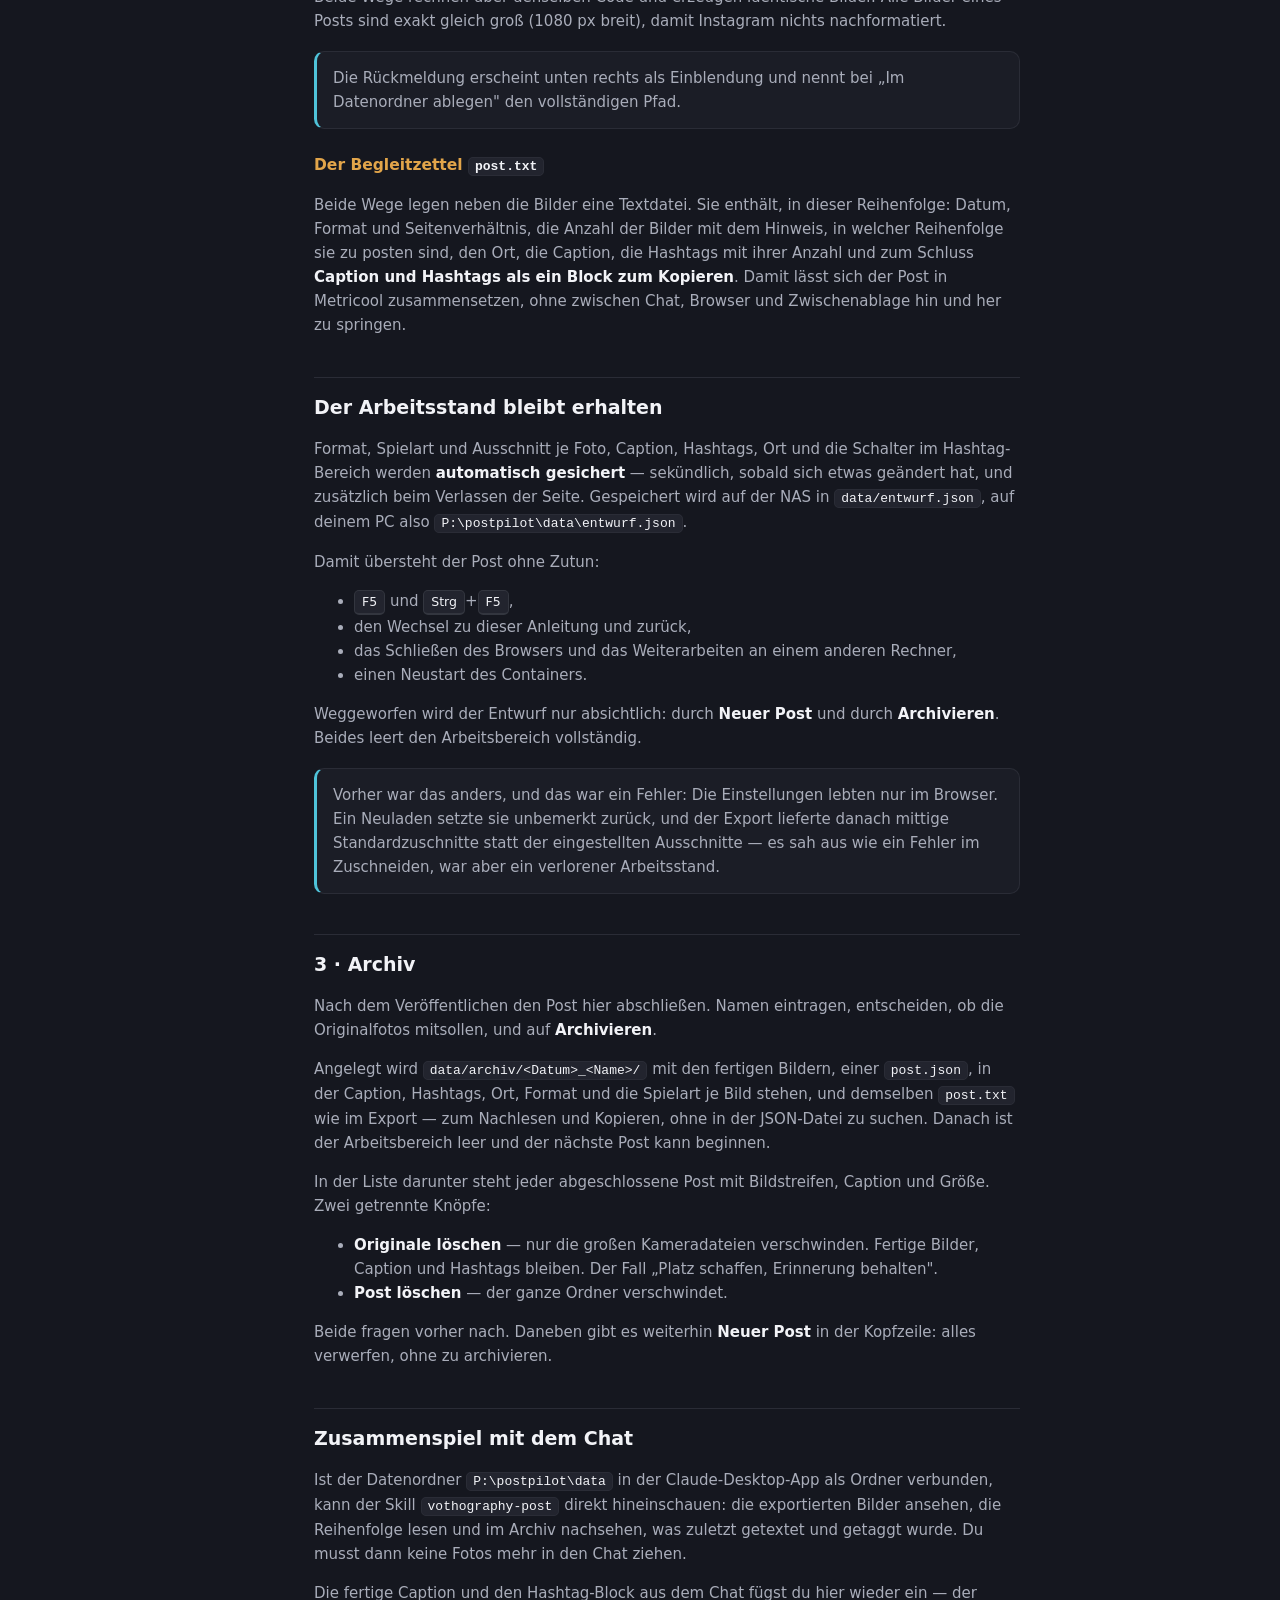
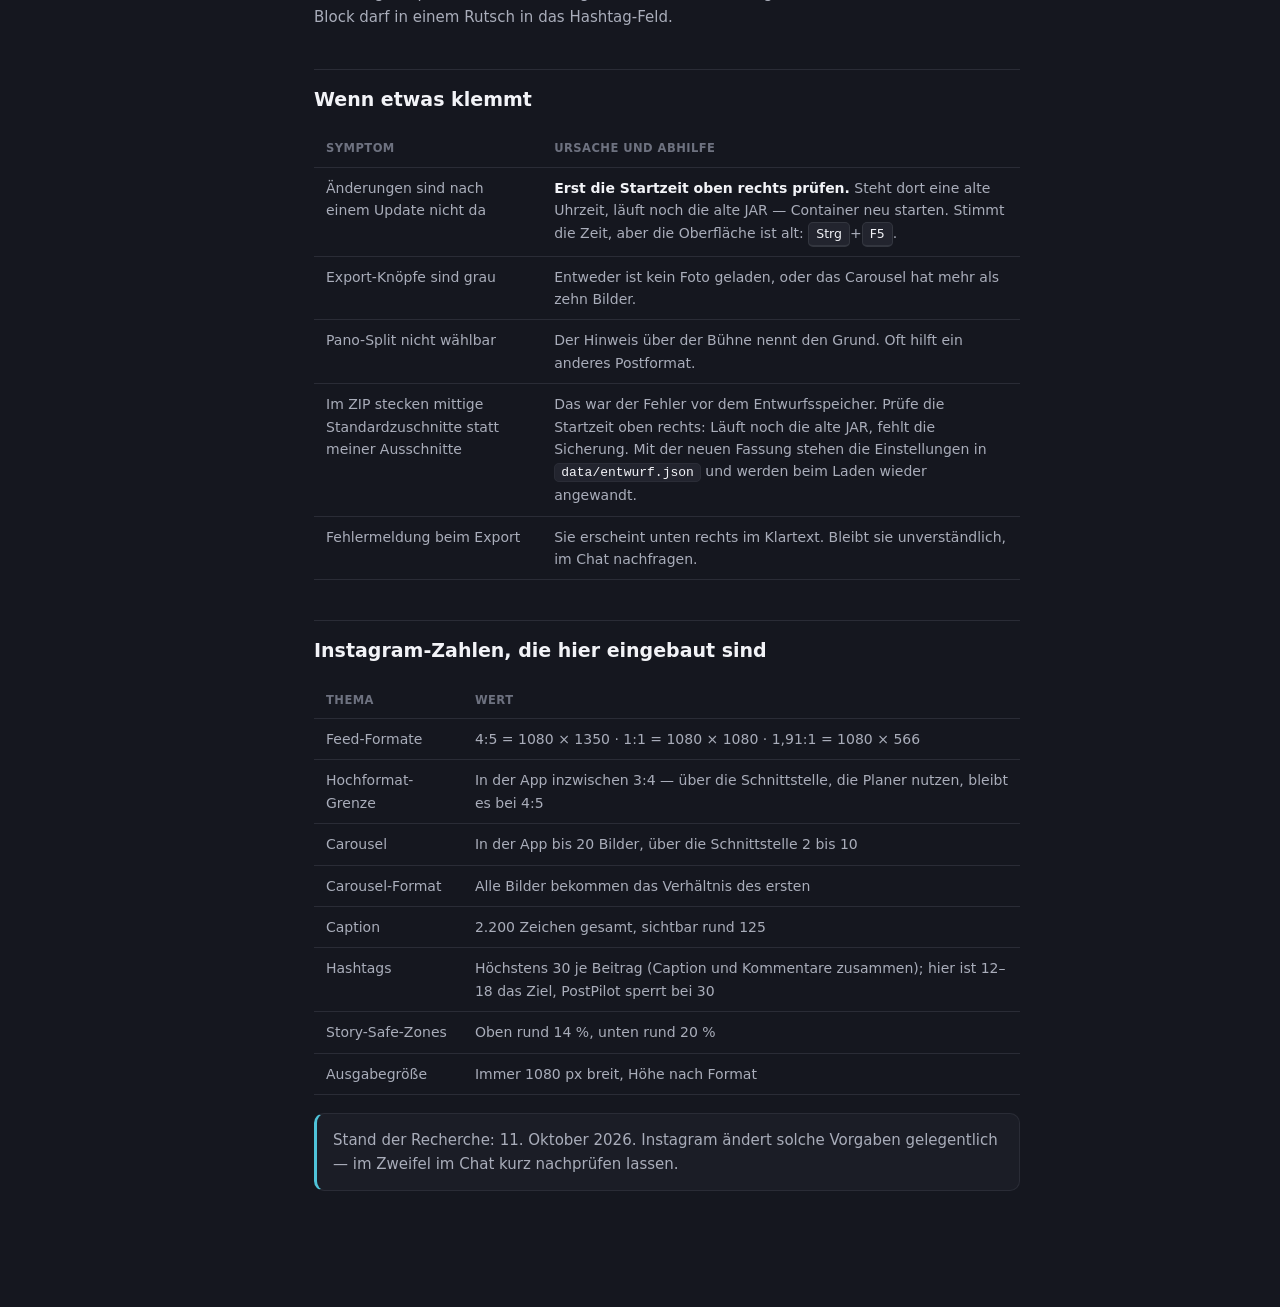
==== commit a56f42c0: "PostPilot: Stand vom Arbeitsrechner" ====
--- a/src/main/resources/static/hilfe.html
+++ b/src/main/resources/static/hilfe.html
@@ -204,7 +204,11 @@
     <table>
       <tr><th>Knopf / Feld</th><th>Wirkung</th></tr>
       <tr><td><strong>Lokaler Bezug</strong></td>
-        <td>Schaltet die regionalen Tags zu. Siegerland und Sauerland werden nie gemischt.</td></tr>
+        <td>Schaltet die regionalen Tags zu. Siegerland und Sauerland werden nie gemischt.
+          Die Liste der Gegenden kommt aus deiner Hashtag-Bank: Jede Gruppe mit
+          <code>"typ": "REGIONAL"</code> und gesetzter <code>region</code> in
+          <code>data/hashtags.json</code> steht hier zur Wahl — eine neue Gegend braucht also
+          keine Programmänderung, nur einen Eintrag in der Datei und einen Neustart.</td></tr>
       <tr><td><strong>Genre-Chips</strong></td><td>Passend zum Motiv anklicken.</td></tr>
       <tr><td><strong>Vorschlag ergänzen</strong></td>
         <td>Erzeugt aus deiner Bank einen Vorschlag und <strong>hängt ihn an die Liste an</strong>.
